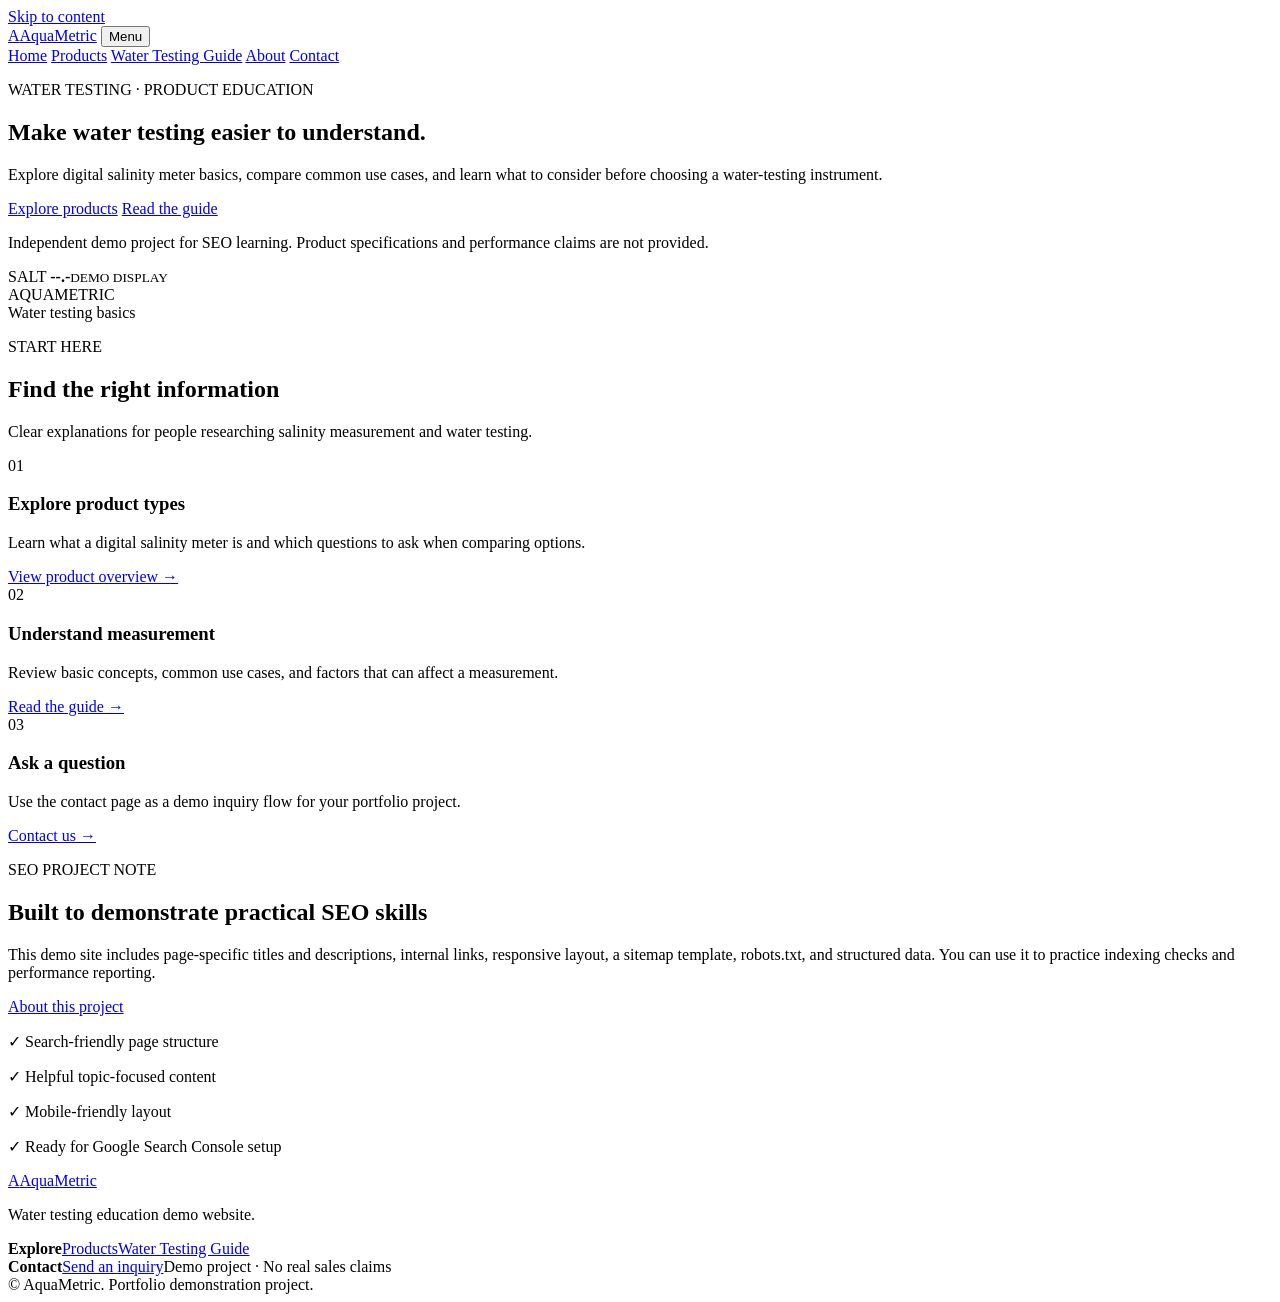
==== index.html @ 7d16f0ea "Add files via upload" ====
<!doctype html>
<html lang="en">
<head>
  <meta charset="utf-8">
  <meta name="viewport" content="width=device-width, initial-scale=1">
  <title>Digital Salinity Meters for Water Testing | AquaMetric</title>
  <meta name="description" content="Explore digital salinity meter information, water-testing tips, and product selection guidance for aquariums, laboratories, and general water testing.">
  <meta name="robots" content="index,follow">
  <link rel="canonical" href="https://YOUR-USERNAME.github.io/YOUR-REPOSITORY/">
  <link rel="stylesheet" href="assets/css/styles.css">
  <meta property="og:type" content="website">
  <meta property="og:title" content="Digital Salinity Meters for Water Testing | AquaMetric">
  <meta property="og:description" content="Explore digital salinity meter information and practical water-testing guides.">
  <meta property="og:url" content="https://YOUR-USERNAME.github.io/YOUR-REPOSITORY/">
  <meta name="theme-color" content="#12304a">
  <script type="application/ld+json">
  {
    "@context": "https://schema.org",
    "@type": "WebSite",
    "name": "AquaMetric",
    "url": "https://YOUR-USERNAME.github.io/YOUR-REPOSITORY/",
    "description": "Educational product showcase for digital salinity meters and water testing."
  }
  </script>
</head>
<body>
  <a class="skip-link" href="#main">Skip to content</a>
  <header class="site-header">
    <div class="container nav-wrap">
      <a class="brand" href="index.html" aria-label="AquaMetric home"><span class="brand-mark">A</span><span>AquaMetric</span></a>
      <button class="menu-toggle" aria-expanded="false" aria-controls="main-nav">Menu</button>
      <nav id="main-nav" class="main-nav" aria-label="Main navigation">
        <a href="index.html" aria-current="page">Home</a>
        <a href="products.html">Products</a>
        <a href="guide.html">Water Testing Guide</a>
        <a href="about.html">About</a>
        <a class="nav-cta" href="contact.html">Contact</a>
      </nav>
    </div>
  </header>

  <main id="main">
    <section class="hero">
      <div class="container hero-grid">
        <div class="hero-copy">
          <p class="eyebrow">WATER TESTING · PRODUCT EDUCATION</p>
          <h1>Make water testing easier to understand.</h1>
          <p class="hero-text">Explore digital salinity meter basics, compare common use cases, and learn what to consider before choosing a water-testing instrument.</p>
          <div class="hero-actions">
            <a class="button button-primary" href="products.html">Explore products</a>
            <a class="button button-secondary" href="guide.html">Read the guide</a>
          </div>
          <p class="fine-print">Independent demo project for SEO learning. Product specifications and performance claims are not provided.</p>
        </div>
        <div class="hero-art" role="img" aria-label="Illustration of a digital water-testing meter">
          <div class="water-circle circle-one"></div><div class="water-circle circle-two"></div>
          <div class="meter">
            <div class="meter-cap"></div><div class="meter-screen"><span> SALT </span><strong>--.-</strong><small>DEMO DISPLAY</small></div>
            <div class="meter-button"></div><div class="meter-label">AQUAMETRIC</div>
          </div>
          <div class="art-tag"><span class="dot"></span> Water testing basics</div>
        </div>
      </div>
    </section>

    <section class="section">
      <div class="container">
        <div class="section-heading">
          <div><p class="eyebrow">START HERE</p><h2>Find the right information</h2></div>
          <p>Clear explanations for people researching salinity measurement and water testing.</p>
        </div>
        <div class="card-grid three">
          <article class="info-card"><div class="card-icon">01</div><h3>Explore product types</h3><p>Learn what a digital salinity meter is and which questions to ask when comparing options.</p><a class="text-link" href="products.html">View product overview →</a></article>
          <article class="info-card"><div class="card-icon">02</div><h3>Understand measurement</h3><p>Review basic concepts, common use cases, and factors that can affect a measurement.</p><a class="text-link" href="guide.html">Read the guide →</a></article>
          <article class="info-card"><div class="card-icon">03</div><h3>Ask a question</h3><p>Use the contact page as a demo inquiry flow for your portfolio project.</p><a class="text-link" href="contact.html">Contact us →</a></article>
        </div>
      </div>
    </section>

    <section class="section section-tint">
      <div class="container split">
        <div><p class="eyebrow">SEO PROJECT NOTE</p><h2>Built to demonstrate practical SEO skills</h2><p>This demo site includes page-specific titles and descriptions, internal links, responsive layout, a sitemap template, robots.txt, and structured data. You can use it to practice indexing checks and performance reporting.</p><a class="button button-primary" href="about.html">About this project</a></div>
        <div class="check-list"><p><span>✓</span> Search-friendly page structure</p><p><span>✓</span> Helpful topic-focused content</p><p><span>✓</span> Mobile-friendly layout</p><p><span>✓</span> Ready for Google Search Console setup</p></div>
      </div>
    </section>
  </main>

  <footer class="site-footer"><div class="container footer-grid"><div><a class="brand brand-light" href="index.html"><span class="brand-mark">A</span><span>AquaMetric</span></a><p>Water testing education demo website.</p></div><div><strong>Explore</strong><a href="products.html">Products</a><a href="guide.html">Water Testing Guide</a></div><div><strong>Contact</strong><a href="contact.html">Send an inquiry</a><span class="footer-note">Demo project · No real sales claims</span></div></div><div class="container footer-bottom">© <span id="year"></span> AquaMetric. Portfolio demonstration project.</div></footer>
  <script src="assets/js/main.js"></script>
</body>
</html>
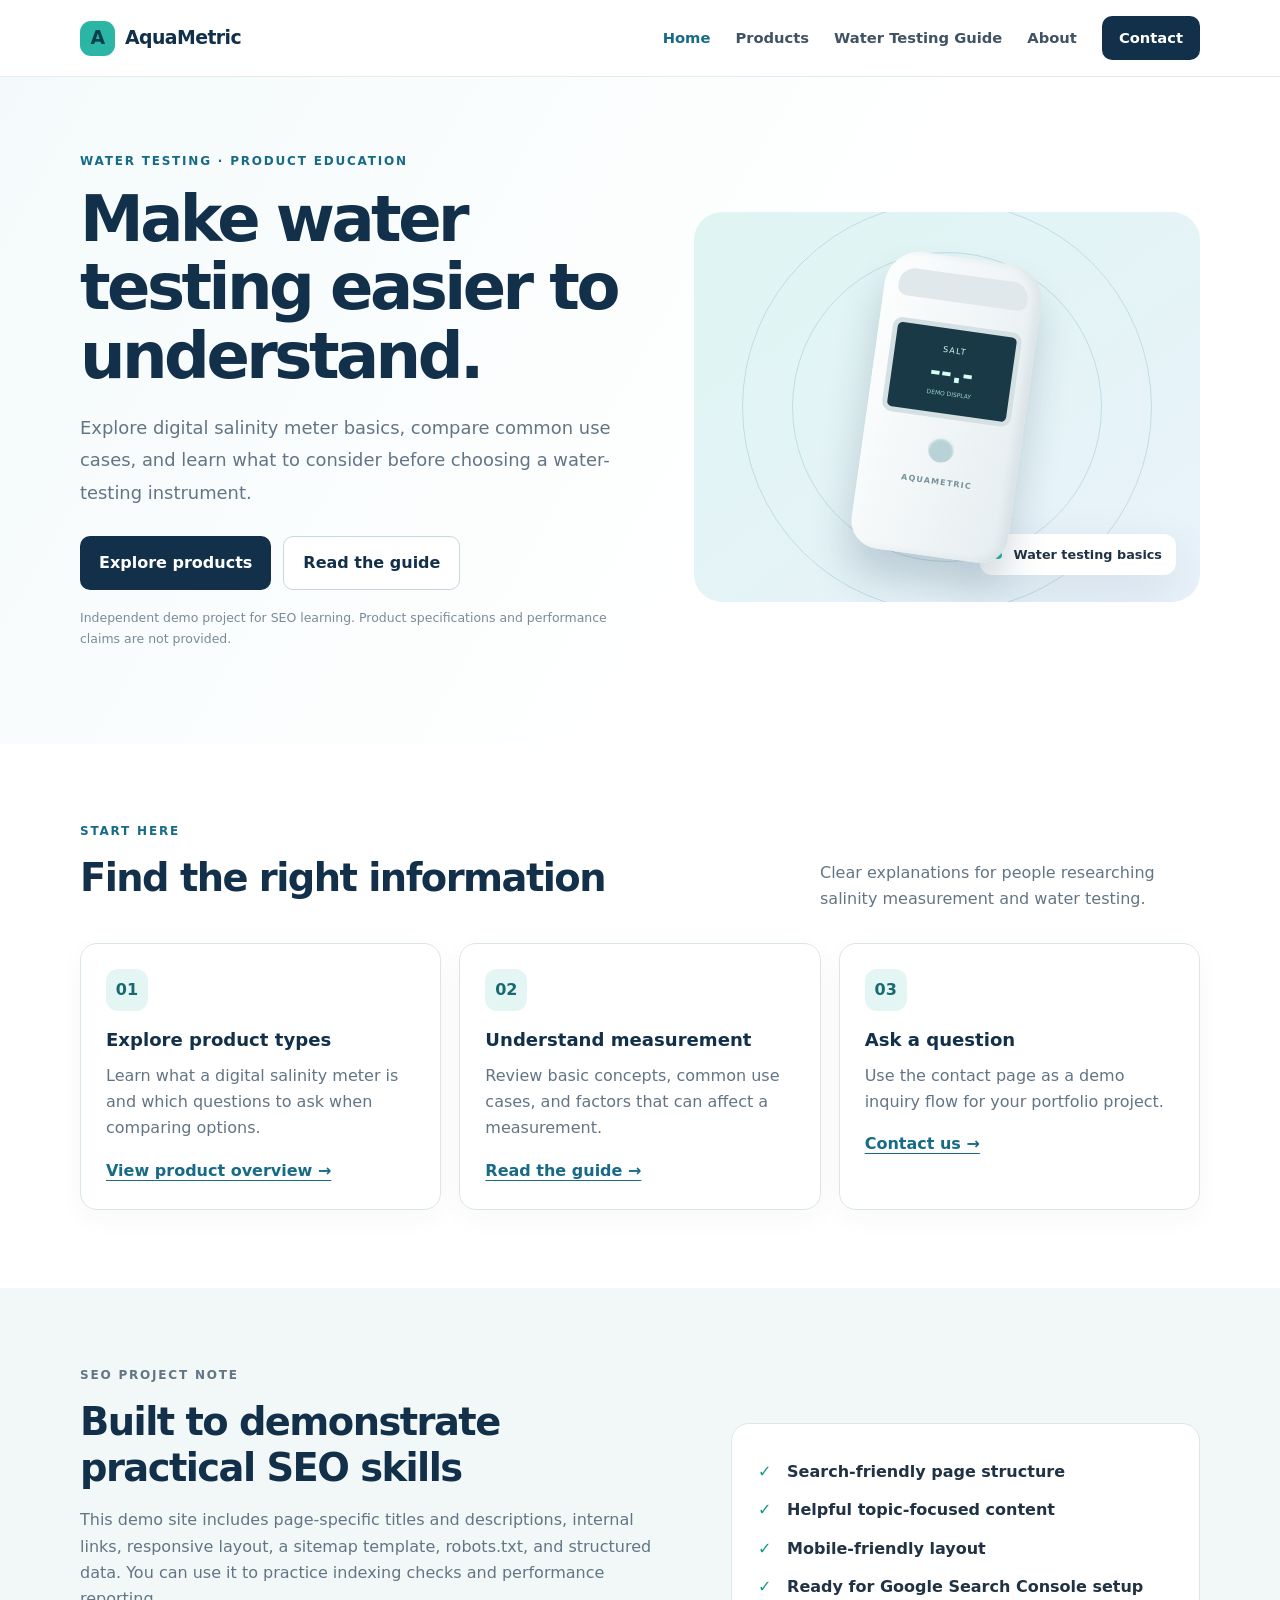
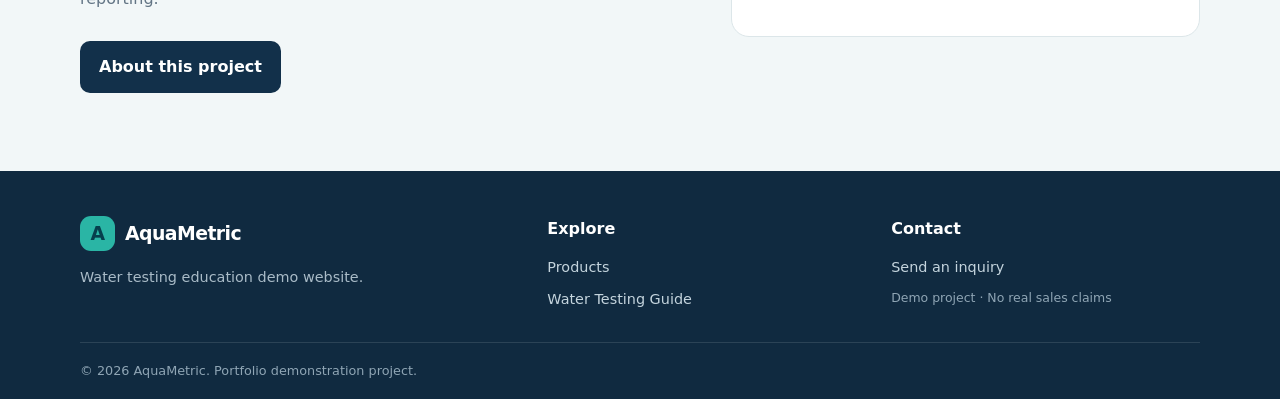
==== commit 505307f8: "Add files via upload" ====
--- a/assets/css/styles.css
+++ b/assets/css/styles.css
@@ -0,0 +1 @@
+:root{--navy:#12304a;--blue:#176b87;--teal:#2ab5a5;--ink:#203243;--muted:#637585;--paper:#fff;--soft:#f2f7f8;--line:#dce6e9;--shadow:0 18px 50px rgba(18,48,74,.10)}*{box-sizing:border-box}html{scroll-behavior:smooth}body{margin:0;color:var(--ink);background:var(--paper);font-family:Inter,ui-sans-serif,system-ui,-apple-system,BlinkMacSystemFont,"Segoe UI",sans-serif;line-height:1.65}a{color:inherit}.container{width:min(1120px,calc(100% - 40px));margin-inline:auto}.skip-link{position:absolute;left:-999px;top:0;background:#fff;padding:10px;z-index:99}.skip-link:focus{left:10px}.site-header{position:sticky;top:0;z-index:20;background:rgba(255,255,255,.95);backdrop-filter:blur(12px);border-bottom:1px solid rgba(220,230,233,.8)}.nav-wrap{min-height:76px;display:flex;align-items:center;justify-content:space-between;gap:24px}.brand{display:inline-flex;align-items:center;gap:10px;text-decoration:none;font-weight:800;font-size:1.18rem;letter-spacing:-.03em;color:var(--navy)}.brand-mark{display:grid;place-items:center;width:35px;height:35px;border-radius:11px;background:var(--teal);color:#063f4d;font-weight:900}.main-nav{display:flex;align-items:center;gap:25px}.main-nav a{text-decoration:none;font-size:.92rem;font-weight:650;color:#405365}.main-nav a:hover,.main-nav a[aria-current=page]{color:var(--blue)}.main-nav .nav-cta{background:var(--navy);color:#fff;padding:10px 17px;border-radius:10px}.menu-toggle{display:none;border:1px solid var(--line);background:#fff;border-radius:8px;padding:8px 12px}.hero{overflow:hidden;background:linear-gradient(120deg,#f4fafb 0%,#fff 62%);padding:75px 0 82px}.hero-grid{display:grid;grid-template-columns:1.05fr .95fr;align-items:center;gap:55px}.eyebrow{margin:0 0 13px;color:var(--blue);font-size:.75rem;font-weight:850;letter-spacing:.15em}.hero h1,.page-hero h1{font-size:clamp(2.4rem,5vw,4.45rem);line-height:1.07;letter-spacing:-.055em;color:var(--navy);margin:0 0 22px;max-width:700px}.hero-text,.page-hero p{font-size:1.12rem;line-height:1.8;color:var(--muted);max-width:610px}.hero-actions{display:flex;gap:12px;flex-wrap:wrap;margin:27px 0 18px}.button{display:inline-flex;align-items:center;justify-content:center;text-decoration:none;border:0;border-radius:10px;padding:13px 19px;font:inherit;font-weight:750;cursor:pointer}.button-primary{background:var(--navy);color:#fff}.button-primary:hover{background:#1d4a68}.button-secondary{border:1px solid #c8d9de;background:#fff;color:var(--navy)}.fine-print{font-size:.78rem;color:#7a8b97}.hero-art{min-height:390px;border-radius:28px;background:linear-gradient(145deg,#dff5f2,#e9f2fb);position:relative;display:grid;place-items:center;overflow:hidden}.water-circle{position:absolute;border:1px solid rgba(23,107,135,.17);border-radius:50%;width:310px;height:310px}.circle-two{width:410px;height:410px}.meter{position:relative;z-index:2;width:158px;height:300px;border-radius:35px 35px 28px 28px;background:linear-gradient(100deg,#fdfefe,#e5edf0);box-shadow:0 28px 40px rgba(18,48,74,.2),inset -7px 0 9px rgba(18,48,74,.06);transform:rotate(8deg);padding:17px 14px}.meter-cap{width:100%;height:28px;border-radius:16px 16px 9px 9px;background:#e0e8eb;margin-bottom:22px}.meter-screen{height:95px;background:#193947;border:5px solid #d5e0e3;border-radius:10px;color:#d4fff5;padding:10px 8px;display:flex;flex-direction:column;align-items:center;justify-content:center}.meter-screen span{font-size:8px;letter-spacing:.15em}.meter-screen strong{font-size:27px;line-height:1.2}.meter-screen small{font-size:6px;color:#9ed6ce}.meter-button{width:26px;height:26px;border-radius:50%;background:#b8d2d7;margin:18px auto 13px;box-shadow:inset 0 2px 3px #fff}.meter-label{text-align:center;color:#78919b;font-size:8px;letter-spacing:.15em;font-weight:900}.art-tag{position:absolute;bottom:27px;right:24px;background:#fff;padding:10px 14px;border-radius:12px;box-shadow:var(--shadow);font-size:.8rem;font-weight:700}.dot{display:inline-block;width:8px;height:8px;border-radius:50%;background:var(--teal);margin-right:7px}.section{padding:78px 0}.section-tint{background:var(--soft)}.section-heading{display:flex;align-items:end;justify-content:space-between;gap:25px;margin-bottom:30px}.section-heading h2,.split h2,.content-narrow h2,.contact-layout h2{font-size:clamp(1.7rem,3vw,2.5rem);line-height:1.2;letter-spacing:-.04em;color:var(--navy);margin:0 0 12px}.section-heading>p{max-width:380px;color:var(--muted);margin:0}.card-grid{display:grid;gap:18px}.card-grid.three{grid-template-columns:repeat(3,1fr)}.card-grid.two{grid-template-columns:repeat(2,1fr);margin:25px 0}.info-card{padding:25px;border:1px solid var(--line);border-radius:17px;background:#fff;box-shadow:0 8px 28px rgba(18,48,74,.035)}.info-card h3{color:var(--navy);margin:14px 0 8px;font-size:1.13rem}.info-card p{color:var(--muted);margin:0 0 16px}.card-icon{display:grid;place-items:center;width:42px;height:42px;background:#e4f6f3;color:#176b70;border-radius:12px;font-weight:850}.text-link{color:var(--blue);font-weight:750;text-decoration-thickness:1px;text-underline-offset:4px}.split{display:grid;grid-template-columns:1fr .8fr;gap:65px;align-items:center}.split p{color:var(--muted)}.split .button{margin-top:12px}.check-list{padding:23px 26px;border:1px solid var(--line);background:#fff;border-radius:18px}.check-list p{margin:12px 0;color:var(--ink);font-weight:650}.check-list span{color:#159a88;margin-right:10px;font-weight:900}.site-footer{background:#102a40;color:#d7e3e9;padding:45px 0 18px}.footer-grid{display:grid;grid-template-columns:1.4fr 1fr 1fr;gap:35px;padding-bottom:30px}.brand-light{color:#fff}.footer-grid p{color:#a9bbc7;font-size:.9rem}.footer-grid>div:not(:first-child){display:flex;flex-direction:column;align-items:flex-start;gap:9px}.footer-grid strong{color:#fff;margin-bottom:4px}.footer-grid a:not(.brand){text-decoration:none;color:#c4d4dd;font-size:.9rem}.footer-note{font-size:.78rem;color:#8fa5b4}.footer-bottom{border-top:1px solid #2b4356;padding-top:17px;color:#8fa5b4;font-size:.8rem}.page-hero{background:linear-gradient(120deg,#f0f8fa,#fff);padding:64px 0 58px}.page-hero h1{font-size:clamp(2.2rem,4.5vw,3.6rem);margin-bottom:15px}.page-hero p{margin:0;max-width:700px}.content-narrow{max-width:820px}.content-narrow h2{font-size:1.6rem;margin-top:34px}.content-narrow p,.content-narrow li{color:#506575}.content-narrow p{line-height:1.85}.notice{padding:17px 19px;border-left:4px solid var(--teal);background:#eff9f7;border-radius:0 10px 10px 0;color:#365563;margin:18px 0 25px}.feature-list{padding-left:22px}.feature-list li{padding:5px 0}.article-meta{font-size:.85rem;color:#82929e!important}.contact-layout{display:grid;grid-template-columns:.8fr 1fr;gap:60px}.contact-layout p{color:var(--muted)}.contact-form{padding:28px;border:1px solid var(--line);border-radius:18px;box-shadow:var(--shadow);display:flex;flex-direction:column;gap:9px}.contact-form label{font-weight:750;font-size:.9rem;margin-top:7px}.contact-form input,.contact-form select,.contact-form textarea{width:100%;padding:12px 13px;border:1px solid #cbd9de;border-radius:9px;font:inherit;background:#fff;color:var(--ink)}.contact-form input:focus,.contact-form select:focus,.contact-form textarea:focus{outline:3px solid #bcece5;border-color:var(--blue)}.contact-form button{margin-top:10px}.form-message{font-size:.9rem;color:#176b70}.form-message:empty{display:none}@media(max-width:800px){.hero-grid,.split,.contact-layout{grid-template-columns:1fr}.hero-grid{gap:35px}.hero-art{min-height:330px}.card-grid.three{grid-template-columns:1fr}.section-heading{display:block}.section-heading>p{margin-top:10px}.split{gap:25px}.contact-layout{gap:25px}.main-nav{gap:14px}.main-nav a{font-size:.82rem}}@media(max-width:620px){.container{width:min(100% - 30px,1120px)}.nav-wrap{min-height:66px;flex-wrap:wrap}.menu-toggle{display:block}.main-nav{display:none;flex-basis:100%;padding:0 0 16px;align-items:stretch;flex-direction:column;gap:4px}.main-nav.is-open{display:flex}.main-nav a{padding:10px 8px}.main-nav .nav-cta{align-self:flex-start;padding:9px 14px}.hero{padding:50px 0 55px}.hero h1{font-size:2.65rem}.hero-art{min-height:300px}.meter{transform:scale(.88) rotate(8deg)}.section{padding:55px 0}.card-grid.two{grid-template-columns:1fr}.footer-grid{grid-template-columns:1fr 1fr}.footer-grid>div:first-child{grid-column:1/-1}.page-hero{padding:48px 0}.contact-form{padding:20px}}
